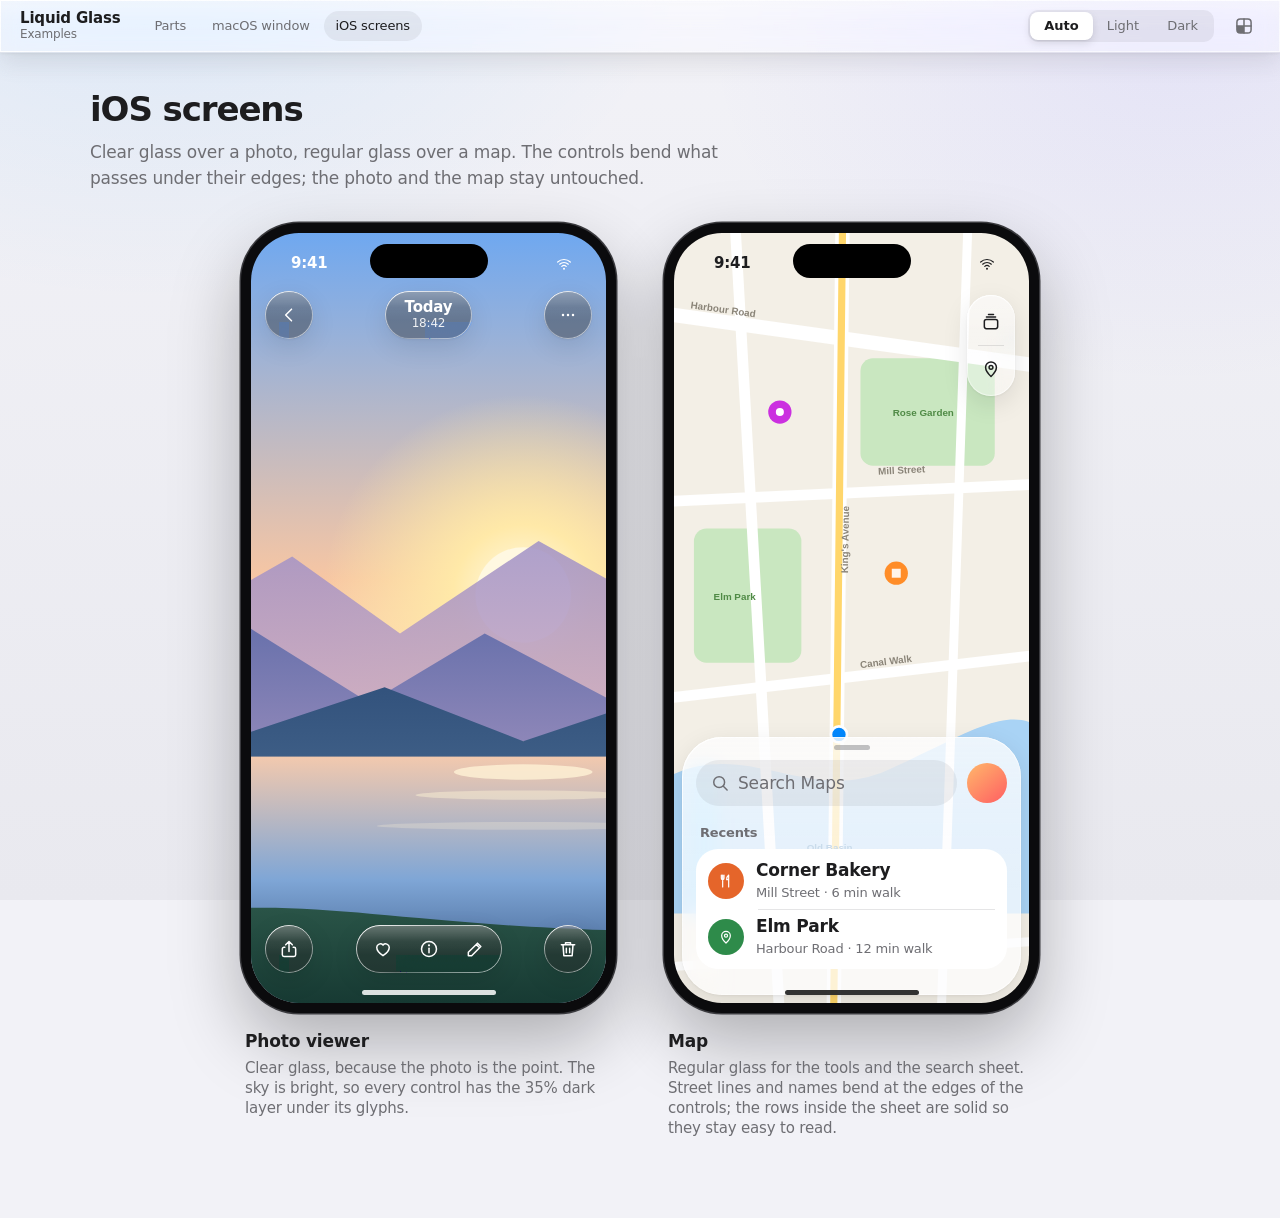
==== examples/ios-screens.html @ af2f7a62 "Liquid Glass skill: rules, refraction, platform routes, examples Co-Authored-By: Claude Opus 5.5 <no" ====
<!doctype html>
<html lang="en">
<head>
<meta charset="utf-8">
<meta name="viewport" content="width=device-width, initial-scale=1">
<title>iOS Glass Screens</title>
<meta name="description" content="Two iOS 26 style screens in HTML and CSS: clear glass controls over a photo, and regular glass controls and a sheet over a map. Built with the apple-liquid-glass skill.">
<link rel="stylesheet" href="../assets/tokens.css">
<link rel="stylesheet" href="assets/examples.css">
<script src="../assets/refraction.js" defer></script>
<style>
  .page { max-width: 1100px; margin: 0 auto; padding: 36px 24px 80px; }
  .intro { max-width: 640px; margin-bottom: 32px; }
  .intro h1 { margin: 0 0 10px; font-size: var(--t-large-title); line-height: var(--lh-large-title); font-weight: 700; letter-spacing: var(--tr-display); }
  .intro p { margin: 0; font-size: var(--t-body); line-height: 1.5; color: var(--label-2); }
  .phones { display: flex; flex-wrap: wrap; justify-content: center; gap: 48px; }
  figure { margin: 0; width: 375px; max-width: 100%; }
  figcaption { padding: 16px 4px 0; }
  figcaption h2 { margin: 0 0 4px; font-size: var(--t-headline); font-weight: 600; }
  figcaption p { margin: 0; font-size: var(--t-subhead); line-height: var(--lh-subhead); color: var(--label-2); }

  /* --- device frame ------------------------------------------------------- */
  .phone {
    height: 790px;
    padding: 10px;
    box-sizing: border-box;
    border-radius: 58px;
    background: #0B0B0D;
    box-shadow: 0 0 0 1.5px #3A3A3E, 0 30px 70px rgba(0, 0, 0, 0.28);
  }
  .screen { position: relative; height: 100%; overflow: hidden; isolation: isolate; border-radius: 48px; background: #000; }
  .island { position: absolute; top: 11px; left: 50%; z-index: 9; width: 118px; height: 34px; margin-left: -59px; border-radius: 20px; background: #000; }
  .status {
    position: absolute; top: 0; left: 0; right: 0; z-index: 8;
    display: flex; justify-content: space-between; align-items: center;
    height: 54px; padding: 4px 34px 0 40px;
    font-size: var(--t-subhead); font-weight: 600;
  }
  .status .icons { display: flex; gap: 6px; }
  .on-photo { color: #fff; }

  /* --- shared glass controls -------------------------------------------- */
  .gbtn {
    display: grid; place-items: center;
    width: 48px; height: 48px; padding: 0;
    border: 0; border-radius: var(--r-pill);
    color: var(--label);
    cursor: pointer;
    transition: transform var(--dur-fast) var(--ease-out);
  }
  .gbtn:active, .cap button:active { transform: scale(0.9); }
  .cap { display: flex; align-items: center; height: 48px; padding: 0 4px; border-radius: var(--r-pill); }
  .cap button {
    display: grid; place-items: center;
    width: 46px; height: 46px; padding: 0;
    border: 0; border-radius: var(--r-pill);
    background: none; color: inherit; cursor: pointer;
  }
  .glass-clear { color: #fff; }

  /* --- 1. Photo viewer: clear glass over media --------------------------- */
  .photo { position: absolute; inset: 0; width: 100%; height: 100%; object-fit: cover; object-position: 62% center; }
  .top-row, .bottom-row {
    position: absolute; left: 14px; right: 14px; z-index: 5;
    display: flex; justify-content: space-between; align-items: center;
  }
  .top-row { top: 58px; }
  .bottom-row { bottom: 30px; }
  .title-cap { flex-direction: column; justify-content: center; padding: 0 20px; line-height: 1.15; }
  .title-cap strong { font-size: var(--t-subhead); font-weight: 600; }
  .title-cap span { font-size: var(--t-caption-1); opacity: 0.9; }
  .home-bar { position: absolute; bottom: 8px; left: 50%; z-index: 9; width: 134px; height: 5px; margin-left: -67px; border-radius: 3px; background: rgba(255, 255, 255, 0.85); }
  .home-bar.dark { background: rgba(0, 0, 0, 0.8); }

  /* --- 2. Map: regular glass controls and a sheet ------------------------ */
  .map { position: absolute; inset: 0; background: #F3EFE6 url('assets/map.svg') center / cover; }
  .on-map { color: #1D1D1F; }
  .map-tools { position: absolute; top: 62px; right: 14px; z-index: 5; display: flex; flex-direction: column; padding: 4px 0; border-radius: 26px; }
  .map-tools button { display: grid; place-items: center; width: 48px; height: 46px; border: 0; background: none; color: var(--label); cursor: pointer; }
  .map-tools button:active { transform: scale(0.9); }
  .map-tools hr { width: 26px; margin: 0 auto; border: 0; border-top: 0.5px solid var(--separator); }
  .sheet {
    position: absolute; left: 8px; right: 8px; bottom: 8px; z-index: 5;
    padding: 8px 14px 26px;
    border-radius: 40px;
  }
  .grabber { width: 36px; height: 5px; margin: 0 auto 10px; border-radius: 3px; background: var(--label-3); opacity: 0.55; }
  .search-row { display: flex; gap: 10px; align-items: center; }
  .search {
    flex: 1; display: flex; align-items: center; gap: 8px;
    height: 46px; padding: 0 14px; border-radius: var(--r-pill);
    background: var(--fill); color: var(--label-2);
    font-size: var(--t-body);
  }
  .avatar { width: 40px; height: 40px; flex: none; border-radius: 50%; background: linear-gradient(140deg, #FFB86B, #FF5E62); }
  .sheet h3 { margin: 18px 4px 6px; font-size: var(--t-footnote); font-weight: 600; color: var(--label-2); }
  .places { margin: 0; padding: 4px 12px; border-radius: 22px; background: var(--surface); list-style: none; }
  .places li { position: relative; display: flex; align-items: center; gap: 12px; min-height: 56px; }
  .places li + li::before { content: ''; position: absolute; top: 0; left: 50px; right: 0; height: 0.5px; background: var(--separator); }
  .places .dot { display: grid; place-items: center; width: 36px; height: 36px; flex: none; border-radius: 50%; color: #fff; }
  .places strong { display: block; font-size: var(--t-body); font-weight: 600; }
  .places span { font-size: var(--t-footnote); color: var(--label-2); }
</style>
</head>
<body>
<script src="assets/examples.js"></script>

<header class="toolbar page-bar glass" data-refract>
  <div class="brand"><strong>Liquid Glass</strong><span>Examples</span></div>
  <nav aria-label="Examples">
    <a href="glass-components.html">Parts</a>
    <a href="mac-app-window.html">macOS window</a>
    <a href="ios-screens.html" aria-current="page">iOS screens</a>
  </nav>
  <div class="spacer"></div>
  <div class="segmented" role="tablist" aria-label="Appearance" data-select-group="selected">
    <button role="tab" data-set-theme="auto" aria-selected="true">Auto</button>
    <button role="tab" data-set-theme="light" aria-selected="false">Light</button>
    <button role="tab" data-set-theme="dark" aria-selected="false">Dark</button>
  </div>
  <button class="icon-btn" data-toggle-rt aria-pressed="false" title="Preview Reduce Transparency" aria-label="Preview Reduce Transparency">
    <svg class="i"><use href="#i-transparency"/></svg>
  </button>
</header>
<div class="scroll-edge"></div>

<main class="page">
  <section class="intro">
    <h1>iOS screens</h1>
    <p>Clear glass over a photo, regular glass over a map. The controls bend what passes under their edges;
      the photo and the map stay untouched.</p>
  </section>

  <div class="phones">
    <figure>
      <div class="phone">
        <div class="screen">
          <img class="photo" src="assets/landscape.svg" alt="Sunset over a mountain lake">
          <div class="island"></div>
          <div class="status on-photo"><span class="tnum">9:41</span><span class="icons"><svg class="i i--sm"><use href="#i-wifi"/></svg></span></div>
          <div class="top-row">
            <button class="gbtn glass glass-clear glass-dim" data-refract aria-label="Back"><svg class="i"><use href="#i-chevron-left"/></svg></button>
            <div class="cap title-cap glass glass-clear glass-dim" data-refract><strong>Today</strong><span class="tnum">18:42</span></div>
            <button class="gbtn glass glass-clear glass-dim" data-refract aria-label="More"><svg class="i"><use href="#i-ellipsis"/></svg></button>
          </div>
          <div class="bottom-row">
            <button class="gbtn glass glass-clear glass-dim" data-refract aria-label="Share"><svg class="i"><use href="#i-share"/></svg></button>
            <div class="cap glass glass-clear glass-dim" data-refract role="group" aria-label="Photo actions">
              <button aria-label="Favorite" data-toggle aria-pressed="false"><svg class="i"><use href="#i-heart"/></svg></button>
              <button aria-label="Info"><svg class="i"><use href="#i-info"/></svg></button>
              <button aria-label="Edit"><svg class="i"><use href="#i-pencil"/></svg></button>
            </div>
            <button class="gbtn glass glass-clear glass-dim" data-refract aria-label="Delete"><svg class="i"><use href="#i-trash"/></svg></button>
          </div>
          <div class="home-bar"></div>
        </div>
      </div>
      <figcaption>
        <h2>Photo viewer</h2>
        <p>Clear glass, because the photo is the point. The sky is bright, so every control has the 35% dark
          layer under its glyphs.</p>
      </figcaption>
    </figure>

    <figure>
      <div class="phone">
        <div class="screen">
          <div class="map" role="img" aria-label="Street map"></div>
          <div class="island"></div>
          <div class="status on-map"><span class="tnum">9:41</span><span class="icons"><svg class="i i--sm"><use href="#i-wifi"/></svg></span></div>
          <div class="map-tools glass" data-refract role="group" aria-label="Map tools">
            <button aria-label="Map style"><svg class="i"><use href="#i-stack"/></svg></button>
            <hr>
            <button aria-label="Show my location"><svg class="i"><use href="#i-pin"/></svg></button>
          </div>
          <div class="sheet glass glass-text" data-refract role="dialog" aria-label="Search">
            <div class="grabber" aria-hidden="true"></div>
            <div class="search-row">
              <div class="search"><svg class="i"><use href="#i-search"/></svg>Search Maps</div>
              <div class="avatar" aria-hidden="true"></div>
            </div>
            <h3>Recents</h3>
            <ul class="places">
              <li><span class="dot" style="background:#E5652A"><svg class="i i--sm"><use href="#i-fork"/></svg></span><div><strong>Corner Bakery</strong><span>Mill Street · 6 min walk</span></div></li>
              <li><span class="dot" style="background:#2E8B4A"><svg class="i i--sm"><use href="#i-pin"/></svg></span><div><strong>Elm Park</strong><span>Harbour Road · 12 min walk</span></div></li>
            </ul>
          </div>
          <div class="home-bar dark"></div>
        </div>
      </div>
      <figcaption>
        <h2>Map</h2>
        <p>Regular glass for the tools and the search sheet. Street lines and names bend at the edges of the
          controls; the rows inside the sheet are solid so they stay easy to read.</p>
      </figcaption>
    </figure>
  </div>
</main>
</body>
</html>
---- assets/tokens.css ----
/* ============================================================================
   Apple Liquid Glass — token layer and primitives for the web
   ----------------------------------------------------------------------------
   Drop this in, then build components from the tokens. It encodes the rules in
   SKILL.md so you don't re-derive them: the grouped-background inversion (grey
   page, white cards), hairline separators, the glass primitive with its
   refraction rim, the scroll edge effect, and the three accessibility
   fallbacks.

   Theme hooks: the bare :root block is the complete light palette. Dark is
   redefined three ways so it works whichever convention the project uses —
   prefers-color-scheme, a [data-theme="dark"] attribute, or a .dark class.
   Only tokens are redefined; never style a component inside a theme block.
   ========================================================================== */

:root {
  /* --- ground and surfaces -------------------------------------------------
     Grouped backgrounds: the page is grey, cards are white. Inverting the web
     default is a large part of why Apple layouts read as Apple. */
  --ground:        #F2F2F7;   /* systemGray6 light — grouped background */
  --ground-2:      #E9E9EF;   /* slightly deeper, for a gradient ground */
  --surface:       #FFFFFF;   /* secondary grouped — cards */
  --surface-2:     #F6F6F8;   /* tertiary — nested inside a card */

  /* --- labels: Apple's four levels ---------------------------------------- */
  --label:         #1D1D1F;
  --label-2:       #6E6E73;
  --label-3:       #8E8E93;   /* systemGray */
  --label-4:       #B0B0B6;   /* quaternary — avoid on thin materials */

  /* --- hairlines and fills ------------------------------------------------
     Separators are 0.5px at low alpha, never 1px solid grey. */
  --separator:     rgba(60, 60, 67, 0.13);
  --fill:          rgba(120, 120, 128, 0.12);   /* control tracks */
  --fill-2:        rgba(120, 120, 128, 0.08);   /* hover */

  /* --- tint ----------------------------------------------------------------
     One brand tint. Colour is rationed: one emphasised element per bar. */
  --tint:          #0088FF;   /* replace with the brand colour. White on #0088FF is
                                ~3.5:1: enough for bold or 18pt+ text (3:1), not
                                for small regular/semibold text (4.5:1). */
  --tint-hover:    #006FD6;
  --tint-soft:     rgba(0, 136, 255, 0.12);
  --on-tint:       #FFFFFF;

  /* --- iOS system colours, for categorical meaning only ------------------- */
  --sys-red:       #FF383C;
  --sys-orange:    #FF8D28;
  --sys-yellow:    #FFCC00;
  --sys-green:     #34C759;
  --sys-teal:      #00C3D0;
  --sys-blue:      #0088FF;
  --sys-indigo:    #6155F5;
  --sys-purple:    #CB30E0;
  --sys-pink:      #FF2D55;

  /* --- Liquid Glass, regular variant --------------------------------------
     Close to opaque. If a picture reads through it, it is not "regular". */
  --glass:         rgba(252, 252, 254, 0.72);
  --glass-thick:   rgba(252, 252, 254, 0.92);   /* reduced-transparency swap */
  --glass-rim:     rgba(255, 255, 255, 0.85);   /* the refraction highlight */
  --glass-rim-2:   rgba(255, 255, 255, 0.35);
  --glass-edge:    rgba(0, 0, 0, 0.06);
  --glass-shadow:  0 8px 26px rgba(0, 0, 0, 0.10), 0 1px 3px rgba(0, 0, 0, 0.06);
  --glass-blur:    saturate(180%) blur(28px);
  --glass-sheen:   0.30;
  /* Rim light: brightest on the upper-left, as light catching a bevel. */
  --rim-1:         rgba(255, 255, 255, 0.90);
  --rim-2:         rgba(255, 255, 255, 0.16);
  --rim-3:         rgba(255, 255, 255, 0.55);
  /* Tint used while refraction.js bends the backdrop. Lower than --glass so
     the bent picture shows; the blur inside the filter keeps text legible. */
  --glass-refract: rgba(252, 252, 254, 0.42);

  /* --- content-layer elevation: shadows, never glass ---------------------- */
  --card-shadow:   0 1px 2px rgba(0, 0, 0, 0.05), 0 6px 20px rgba(0, 0, 0, 0.045);
  --card-shadow-h: 0 2px 4px rgba(0, 0, 0, 0.06), 0 14px 34px rgba(0, 0, 0, 0.085);

  /* --- radii ---------------------------------------------------------------
     Nest these so the visual gap between an inner and outer edge stays even.
     Apple ships ConcentricRectangle for this but publishes no formula — the
     even-gap convention below is a derived one, not an Apple specification. */
  --r-panel: 22px;
  --r-card:  18px;
  --r-row:   12px;
  --r-ctrl:  10px;
  --r-pill:  999px;

  /* --- type ---------------------------------------------------------------- */
  --font: -apple-system, BlinkMacSystemFont, 'SF Pro Text', 'SF Pro Display',
          'Inter', 'Segoe UI Variable Text', 'Segoe UI', system-ui, sans-serif;
  --font-mono: ui-monospace, 'SF Mono', SFMono-Regular, Menlo, monospace;

  /* iOS text-style ladder */
  --t-large-title: 34px;  --lh-large-title: 41px;
  --t-title-1:     28px;  --lh-title-1:     34px;
  --t-title-2:     22px;  --lh-title-2:     28px;
  --t-title-3:     20px;  --lh-title-3:     25px;
  --t-headline:    17px;  --lh-headline:    22px;
  --t-body:        17px;  --lh-body:        22px;
  --t-callout:     16px;  --lh-callout:     21px;
  --t-subhead:     15px;  --lh-subhead:     20px;
  --t-footnote:    13px;  --lh-footnote:    18px;
  --t-caption-1:   12px;  --lh-caption-1:   16px;
  --t-caption-2:   11px;  --lh-caption-2:   13px;

  /* web tracking convention (see typography.md §8). Apple's own SF Pro table is
     positive above ~24pt; these negative values suit web/Inter headings and are
     a design choice, not Apple's numbers. */
  --tr-display: -0.032em;
  --tr-title:   -0.022em;
  --tr-body:    -0.012em;
  --tr-caption:  0em;

  /* --- motion --------------------------------------------------------------
     Apple names no curve in the HIG. These are sound defaults, not a spec. */
  --ease-out:    cubic-bezier(0.22, 1, 0.36, 1);
  --ease-spring: cubic-bezier(0.32, 0.72, 0, 1);
  --dur-fast:    120ms;
  --dur-normal:  200ms;
  --dur-slow:    320ms;

  --toolbar-h: 52px;
}

/* --- dark: base and elevated, not an inversion ----------------------------
   Base is near-black and recedes; elevated is lighter and comes forward.
   Painting everything pure black is the classic dark-mode mistake. */
@media (prefers-color-scheme: dark) {
  :root:not([data-theme='light']):not(.light) {
    --ground:        #131316;   /* base */
    --ground-2:      #0B0B0D;
    --surface:       #1D1D20;   /* elevated */
    --surface-2:     #26262A;

    --label:         #F5F5F7;
    --label-2:       #9B9BA1;
    --label-3:       #79797F;
    --label-4:       #5A5A60;

    --separator:     rgba(255, 255, 255, 0.11);
    --fill:          rgba(120, 120, 128, 0.24);
    --fill-2:        rgba(120, 120, 128, 0.16);

    --tint:          #4DA3FF;
    --tint-hover:    #7CBBFF;
    --tint-soft:     rgba(77, 163, 255, 0.16);
    --on-tint:       #06213F;

    --sys-red:       #FF4245;
    --sys-orange:    #FF9230;
    --sys-yellow:    #FFD600;
    --sys-green:     #30D158;
    --sys-teal:      #00D2E0;
    --sys-blue:      #0091FF;
    --sys-indigo:    #6D7CFF;
    --sys-purple:    #DB34F2;
    --sys-pink:      #FF375F;

    --glass:         rgba(38, 38, 43, 0.72);
    --glass-thick:   rgba(32, 32, 36, 0.94);
    --glass-rim:     rgba(255, 255, 255, 0.22);
    --glass-rim-2:   rgba(255, 255, 255, 0.08);
    --glass-edge:    rgba(0, 0, 0, 0.5);
    --glass-shadow:  0 10px 34px rgba(0, 0, 0, 0.55), 0 1px 3px rgba(0, 0, 0, 0.4);
    --glass-sheen:   0.15;
    --rim-1:         rgba(255, 255, 255, 0.42);
    --rim-2:         rgba(255, 255, 255, 0.06);
    --rim-3:         rgba(255, 255, 255, 0.20);
    --glass-refract: rgba(30, 30, 34, 0.48);

    --card-shadow:   0 1px 2px rgba(0, 0, 0, 0.4), 0 6px 20px rgba(0, 0, 0, 0.3);
    --card-shadow-h: 0 2px 4px rgba(0, 0, 0, 0.45), 0 14px 34px rgba(0, 0, 0, 0.4);
  }
}

/* Explicit dark, whichever hook the project uses. Keep in sync with the block
   above — same tokens, same values. */
:root[data-theme='dark'],
:root.dark {
  --ground: #131316;  --ground-2: #0B0B0D;
  --surface: #1D1D20; --surface-2: #26262A;
  --label: #F5F5F7;   --label-2: #9B9BA1;
  --label-3: #79797F; --label-4: #5A5A60;
  --separator: rgba(255, 255, 255, 0.11);
  --fill: rgba(120, 120, 128, 0.24);
  --fill-2: rgba(120, 120, 128, 0.16);
  --tint: #4DA3FF;    --tint-hover: #7CBBFF;
  --tint-soft: rgba(77, 163, 255, 0.16);
  --on-tint: #06213F;
  --sys-red: #FF4245;     --sys-orange: #FF9230;
  --sys-yellow: #FFD600;  --sys-green: #30D158;
  --sys-teal: #00D2E0;    --sys-blue: #0091FF;
  --sys-indigo: #6D7CFF;  --sys-purple: #DB34F2;
  --sys-pink: #FF375F;
  --glass: rgba(38, 38, 43, 0.72);
  --glass-thick: rgba(32, 32, 36, 0.94);
  --glass-rim: rgba(255, 255, 255, 0.22);
  --glass-rim-2: rgba(255, 255, 255, 0.08);
  --glass-edge: rgba(0, 0, 0, 0.5);
  --glass-shadow: 0 10px 34px rgba(0, 0, 0, 0.55), 0 1px 3px rgba(0, 0, 0, 0.4);
  --glass-sheen: 0.15;
  --rim-1: rgba(255, 255, 255, 0.42);
  --rim-2: rgba(255, 255, 255, 0.06);
  --rim-3: rgba(255, 255, 255, 0.20);
  --glass-refract: rgba(30, 30, 34, 0.48);
  --card-shadow: 0 1px 2px rgba(0, 0, 0, 0.4), 0 6px 20px rgba(0, 0, 0, 0.3);
  --card-shadow-h: 0 2px 4px rgba(0, 0, 0, 0.45), 0 14px 34px rgba(0, 0, 0, 0.4);
}

/* ============================================================================
   Base
   ========================================================================== */

body {
  margin: 0;
  background: var(--ground);
  color: var(--label);
  font-family: var(--font);
  font-size: var(--t-subhead);
  line-height: 1.45;
  letter-spacing: var(--tr-body);
  -webkit-font-smoothing: antialiased;
}

/* Glass over a flat colour renders as flat colour. Give the material something
   to refract. Tune the hues to the brand; keep the alphas this low. */
body::before {
  content: '';
  position: fixed;
  inset: 0;
  z-index: -1;
  pointer-events: none;
  background:
    radial-gradient(900px 620px at 12% -8%, rgba(0, 136, 255, 0.10), transparent 60%),
    radial-gradient(760px 560px at 92% 4%, rgba(97, 85, 245, 0.09), transparent 62%),
    linear-gradient(180deg, var(--ground) 0%, var(--ground-2) 100%);
}

:focus-visible {
  outline: 2.5px solid var(--tint);
  outline-offset: 2px;
  border-radius: 6px;
}

/* ============================================================================
   Liquid Glass — functional layer only. Never on a content card.
   ========================================================================== */

.glass {
  position: relative;
  isolation: isolate;   /* keeps the ::after sheen below the children */
  background: var(--glass);
  -webkit-backdrop-filter: var(--glass-blur);
  backdrop-filter: var(--glass-blur);
  box-shadow:
    inset 0 0.5px 0 var(--glass-rim),
    inset 0 0 0 0.5px var(--glass-rim-2),
    var(--glass-shadow);
}

/* Opaque fallback for browsers with no backdrop-filter support at all (not the
   same as the prefers-reduced-transparency block below, which handles a user
   setting on a browser that DOES support it). Without this rule those browsers
   render the glass tint as flat, too-transparent color with no blur. */
@supports not ((backdrop-filter: blur(1px)) or (-webkit-backdrop-filter: blur(1px))) {
  .glass,
  .glass-clear {
    background: var(--glass-thick);
  }
}

/* The specular sheen. Without it the surface reads as plain transparency —
   this is the single detail that separates Liquid Glass from glassmorphism. */
.glass::after {
  content: '';
  position: absolute;
  inset: 0;
  z-index: -1;          /* above the glass fill, below the labels */
  border-radius: inherit;
  pointer-events: none;
  background: linear-gradient(
    180deg,
    rgba(255, 255, 255, var(--glass-sheen)) 0%,
    rgba(255, 255, 255, calc(var(--glass-sheen) * 0.2)) 34%,
    transparent 62%
  );
}

/* The rim: a thin gradient edge, brightest on the upper-left, fainter along
   the middle, picking up again lower-right. A uniform 1px white border reads
   as a sticker; the uneven rim reads as a thick bevel catching light. */
.glass::before,
.glass-clear::before {
  content: '';
  position: absolute;
  inset: 0;
  z-index: 1;           /* above the sheen, never blocks clicks */
  border-radius: inherit;
  padding: 1px;
  pointer-events: none;
  background: linear-gradient(135deg, var(--rim-1) 0%, var(--rim-2) 45%, var(--rim-3) 100%);
  -webkit-mask: linear-gradient(#000 0 0) content-box, linear-gradient(#000 0 0);
  -webkit-mask-composite: xor;
  mask: linear-gradient(#000 0 0) content-box exclude, linear-gradient(#000 0 0);
}

/* While refraction.js is bending the backdrop (Chromium only), lower the tint
   so the bent picture shows through. Elsewhere the normal tint stays. */
.glass.is-refracting { background-color: var(--glass-refract); }
/* Text-heavy glass (menus, popovers, sheets, sidebars) keeps the full tint even
   while bending: the bend still shows at the rim, and the words stay legible. */
.glass.glass-text.is-refracting { background-color: var(--glass); }
.glass-clear.is-refracting { background-color: rgba(255, 255, 255, 0.10); }

/* Clear variant: only over photos or video. Pair with .glass-dim when the
   media behind it is bright — Apple specifies 35%. */
.glass-clear {
  position: relative;
  isolation: isolate;
  background-color: rgba(255, 255, 255, 0.18);
  -webkit-backdrop-filter: saturate(160%) blur(14px);
  backdrop-filter: saturate(160%) blur(14px);
}

.glass-dim {
  /* a layer over the glass colour and under the labels; ::before stays free
     for the rim */
  background-image: linear-gradient(rgba(0, 0, 0, 0.35), rgba(0, 0, 0, 0.35));
}

/* Content dissolves as it passes beneath a bar, instead of colliding with it.
   Place immediately after the sticky bar. */
.scroll-edge {
  position: sticky;
  top: var(--toolbar-h);
  z-index: 55;
  height: 24px;
  margin-bottom: -24px;
  pointer-events: none;
  -webkit-backdrop-filter: blur(6px);
  backdrop-filter: blur(6px);
  -webkit-mask-image: linear-gradient(to bottom, #000, transparent);
  mask-image: linear-gradient(to bottom, #000, transparent);
}

/* Background extension: the content's own image, flipped and blurred, carried
   under the sidebar so the glass has something of the content to refract.
   Put this inside the sidebar, behind its children. */
.bg-extend {
  position: absolute;
  inset: 0;
  z-index: -1;
  overflow: hidden;
}

.bg-extend img {
  width: 100%;
  height: 100%;
  object-fit: cover;
  transform: scaleX(-1);
  filter: blur(40px) saturate(140%);
  opacity: 0.5;
}

/* ============================================================================
   Components
   ========================================================================== */

/* Toolbar: one uniform bar, monochromatic, hairline bottom edge. */
.toolbar {
  position: sticky;
  top: 0;
  z-index: 60;
  display: flex;
  align-items: center;
  gap: 12px;
  height: var(--toolbar-h);
  padding: 0 16px;
  border-bottom: 0.5px solid var(--glass-edge);
}

/* Icon action: a circular chip that fills on hover. */
.icon-btn {
  display: grid;
  place-items: center;
  width: 32px;
  height: 32px;
  border: 0;
  border-radius: var(--r-pill);
  background: none;
  color: var(--label-2);
  cursor: pointer;
  transition: background var(--dur-normal) var(--ease-out),
              color var(--dur-normal) var(--ease-out),
              transform var(--dur-fast) var(--ease-out);
}
.icon-btn:hover  { background: var(--fill); color: var(--label); }
.icon-btn:active { transform: scale(0.92); }   /* every control needs a press state */

/* Segmented control: filled track, raised opaque thumb. Five to seven max. */
.segmented {
  display: flex;
  padding: 2px;
  border-radius: var(--r-ctrl);
  background: var(--fill);
}
.segmented button {
  padding: 5px 14px;
  border: 0;
  border-radius: calc(var(--r-ctrl) - 2px);
  background: none;
  font: inherit;
  font-size: var(--t-footnote);
  font-weight: 500;
  color: var(--label-2);
  cursor: pointer;
  transition: color var(--dur-normal) var(--ease-out),
              background var(--dur-normal) var(--ease-spring);
}
.segmented button[aria-selected='true'] {
  background: var(--surface);
  color: var(--label);
  font-weight: 600;
  box-shadow: 0 3px 8px rgba(0, 0, 0, 0.12), 0 1px 1px rgba(0, 0, 0, 0.05);
}

/* Inset grouped list: rounded container, rows inside, separators inset past
   the leading thumbnail. */
.list-group {
  padding: 4px;
  border-radius: var(--r-card);
  background: var(--surface);
  box-shadow: var(--card-shadow);
}
.list-row {
  position: relative;
  display: flex;
  align-items: center;
  gap: 14px;
  padding: 12px;
  border-radius: var(--r-row);
  transition: background var(--dur-fast) var(--ease-out);
}
.list-row:hover { background: var(--fill-2); }
.list-row + .list-row::before {
  content: '';
  position: absolute;
  top: 0;
  left: 86px;              /* past the 60px thumbnail + gap */
  right: 12px;
  height: 0.5px;
  background: var(--separator);
}
.list-row:hover::before,
.list-row:hover + .list-row::before { background: transparent; }

/* Sidebar row: rounded selection fill, icon + label, no chevron. */
.side-row {
  display: flex;
  align-items: center;
  gap: 10px;
  padding: 7px 10px;
  border-radius: 9px;
  font-size: var(--t-footnote);
  color: var(--label);
  transition: background var(--dur-fast) var(--ease-out);
}
.side-row:hover { background: var(--fill-2); }
.side-row[aria-current] {
  background: var(--tint);
  color: var(--on-tint);
  font-weight: 600;
}
.side-row svg { color: var(--tint); flex: none; }
.side-row[aria-current] svg { color: currentColor; }

/* Section header: sentence case, weight and colour — not uppercase tracking. */
.section-title {
  padding: 0 10px 6px;
  font-size: var(--t-footnote);
  font-weight: 600;
  color: var(--label-2);   /* label-3 is ~2.9:1 on the ground: below 4.5:1 */
  letter-spacing: 0;
}

/* Category chip: colour plus a label, never colour alone. */
.chip {
  display: inline-flex;
  align-items: center;
  gap: 5px;
  padding: 3px 10px;
  border-radius: var(--r-pill);
  font-size: var(--t-caption-2);
  font-weight: 600;
}

/* Numbers that stack should align. */
.tnum { font-variant-numeric: tabular-nums; }

/* ============================================================================
   Accessibility fallbacks — part of the language, not an extra
   ========================================================================== */

@media (prefers-reduced-transparency: reduce) {
  .glass,
  .glass-clear {
    background: var(--glass-thick);
    -webkit-backdrop-filter: none;
    backdrop-filter: none;
  }
  .glass::after { display: none; }
  .scroll-edge  { display: none; }
  .glass.is-refracting { background: var(--glass-thick); }
}

@media (prefers-reduced-motion: reduce) {
  *,
  *::before,
  *::after {
    animation-duration: 0.001ms !important;
    animation-iteration-count: 1 !important;
    transition-duration: 0.001ms !important;
    scroll-behavior: auto !important;
  }
}
---- examples/assets/examples.css ----
/* ============================================================================
   Shared helpers for the example pages. Everything Apple-specific comes from
   ../../assets/tokens.css; this file only adds demo scenery, the icon helper,
   and the in-page "preview" switches (theme, reduced transparency).
   ========================================================================== */

/* --- example tint ----------------------------------------------------------
   White on the token default #0088FF is ~3.5:1, too low for small text on a
   filled button. The examples use Apple's increased-contrast blue for light
   mode instead (white on #1E6EF4 clears 4.5:1). Dark mode keeps the token value
   because its on-tint is dark navy. */
:root {
  --tint:       #1E6EF4;
  --tint-hover: #1A5FD3;
  --tint-soft:  rgba(30, 110, 244, 0.12);
}
@media (prefers-color-scheme: dark) {
  :root:not([data-theme='light']):not(.light) {
    --tint: #4DA3FF; --tint-hover: #7CBBFF; --tint-soft: rgba(77, 163, 255, 0.16);
  }
}
:root[data-theme='dark'] {
  --tint: #4DA3FF; --tint-hover: #7CBBFF; --tint-soft: rgba(77, 163, 255, 0.16);
}

/* --- glass that adapts to what is behind it --------------------------------
   Apple: small glass elements turn dark over dark content and light over light
   content. On the web that is a token swap on the scene, not a filter. */
[data-tone='dark'] {
  --glass:        rgba(38, 38, 43, 0.62);
  --glass-thick:  rgba(32, 32, 36, 0.94);
  --glass-rim:    rgba(255, 255, 255, 0.24);
  --glass-rim-2:  rgba(255, 255, 255, 0.09);
  --glass-edge:   rgba(0, 0, 0, 0.45);
  --glass-shadow: 0 10px 34px rgba(0, 0, 0, 0.45), 0 1px 3px rgba(0, 0, 0, 0.35);
  --glass-sheen:  0.15;
  --glass-refract: rgba(30, 30, 34, 0.42);
  --rim-1:        rgba(255, 255, 255, 0.45);
  --rim-2:        rgba(255, 255, 255, 0.07);
  --rim-3:        rgba(255, 255, 255, 0.22);
  --label:        #F5F5F7;
  --label-2:      #AEAEB4;
  --fill:         rgba(120, 120, 128, 0.32);
  --fill-2:       rgba(120, 120, 128, 0.2);
  --separator:    rgba(255, 255, 255, 0.12);
  --surface:      #2C2C30;
  color: var(--label);
}

/* --- icons (SF Symbols are not licensed for the web; these are stand-ins) --- */
.i {
  width: 20px;
  height: 20px;
  flex: none;
  fill: none;
  stroke: currentColor;
  stroke-width: 1.8;
  stroke-linecap: round;
  stroke-linejoin: round;
}
.i--sm { width: 16px; height: 16px; }
.i--lg { width: 24px; height: 24px; }
.i--fill { fill: currentColor; stroke: none; }

/* --- scenery: the content layer the glass refracts -------------------------- */
.scene {
  position: relative;
  isolation: isolate;
  overflow: hidden;
  border-radius: var(--r-panel);
  background-color: #8FA7D8;
  background-position: center;
  background-size: cover;
}
.scene--landscape { background-image: url('landscape.svg'); }
.scene--citrus {
  background-image:
    radial-gradient(60% 80% at 15% 20%, #FFD84D 0%, transparent 60%),
    radial-gradient(55% 70% at 85% 25%, #FF7A59 0%, transparent 62%),
    radial-gradient(70% 80% at 60% 100%, #FF4F8B 0%, transparent 65%),
    linear-gradient(135deg, #FFB347, #FF6F61);
}
.scene--ocean {
  background-image:
    radial-gradient(60% 70% at 10% 10%, #7FE0E8 0%, transparent 60%),
    radial-gradient(60% 70% at 90% 30%, #4E7CF5 0%, transparent 60%),
    radial-gradient(70% 80% at 40% 100%, #2BC4A9 0%, transparent 65%),
    linear-gradient(160deg, #5BB8F0, #2D5FD6);
}
.scene--aurora {
  background-color: #0B1230;
  background-image:
    radial-gradient(50% 60% at 20% 25%, rgba(72, 230, 170, 0.75) 0%, transparent 62%),
    radial-gradient(45% 55% at 75% 20%, rgba(140, 90, 255, 0.8) 0%, transparent 62%),
    radial-gradient(60% 60% at 60% 95%, rgba(255, 80, 160, 0.55) 0%, transparent 65%),
    linear-gradient(180deg, #0B1230, #151A45);
}

/* --- in-page "Reduce Transparency" preview ---------------------------------
   Mirrors the token file's @media (prefers-reduced-transparency) block so the
   fallback can be seen without changing OS settings. */
:root[data-rt] .glass,
:root[data-rt] .glass-clear {
  background: var(--glass-thick);
  -webkit-backdrop-filter: none;
  backdrop-filter: none;
}
:root[data-rt] .glass.is-refracting { background: var(--glass-thick); }
:root[data-rt] .glass::after,
:root[data-rt] .scroll-edge { display: none; }

/* --- in-page "no backdrop-filter support" preview ---------------------------
   Mirrors the token file's @supports not (...) block. */
:root[data-nobf] .glass,
:root[data-nobf] .glass-clear {
  background: var(--glass-thick);
  -webkit-backdrop-filter: none;
  backdrop-filter: none;
}

.visually-hidden {
  position: absolute !important;
  width: 1px; height: 1px;
  overflow: hidden;
  clip: rect(0 0 0 0);
  white-space: nowrap;
}

/* --- the examples' own page bar (shared by every page) ------------------- */
.page-bar { gap: 14px; padding: 0 20px; }
.brand { display: flex; flex-direction: column; line-height: 1.15; min-width: 0; }
.brand strong { font-size: var(--t-subhead); font-weight: 600; }
.brand span { font-size: var(--t-caption-1); color: var(--label-2); }
.page-bar nav { display: flex; gap: 2px; margin-left: 8px; }
.page-bar nav a {
  padding: 6px 12px;
  border-radius: var(--r-pill);
  font-size: var(--t-footnote);
  font-weight: 500;
  color: var(--label-2);
  text-decoration: none;
  transition: background var(--dur-normal) var(--ease-out), color var(--dur-normal) var(--ease-out);
}
.page-bar nav a:hover { background: var(--fill); color: var(--label); }
.page-bar nav a[aria-current] { color: var(--label); background: var(--fill); }
.page-bar nav a:active { transform: scale(0.96); }
.spacer { flex: 1; }
/* 32px visible button, 44px hit area */
.icon-btn { position: relative; }
.icon-btn::before { content: ''; position: absolute; inset: -6px; }
.icon-btn[aria-pressed='true'] { background: var(--fill); color: var(--label); }
@media (max-width: 760px) {
  .page-bar nav { display: none; }
  .brand span { display: none; }
}
@media (max-width: 420px) {
  .segmented button { padding: 5px 10px; }
}
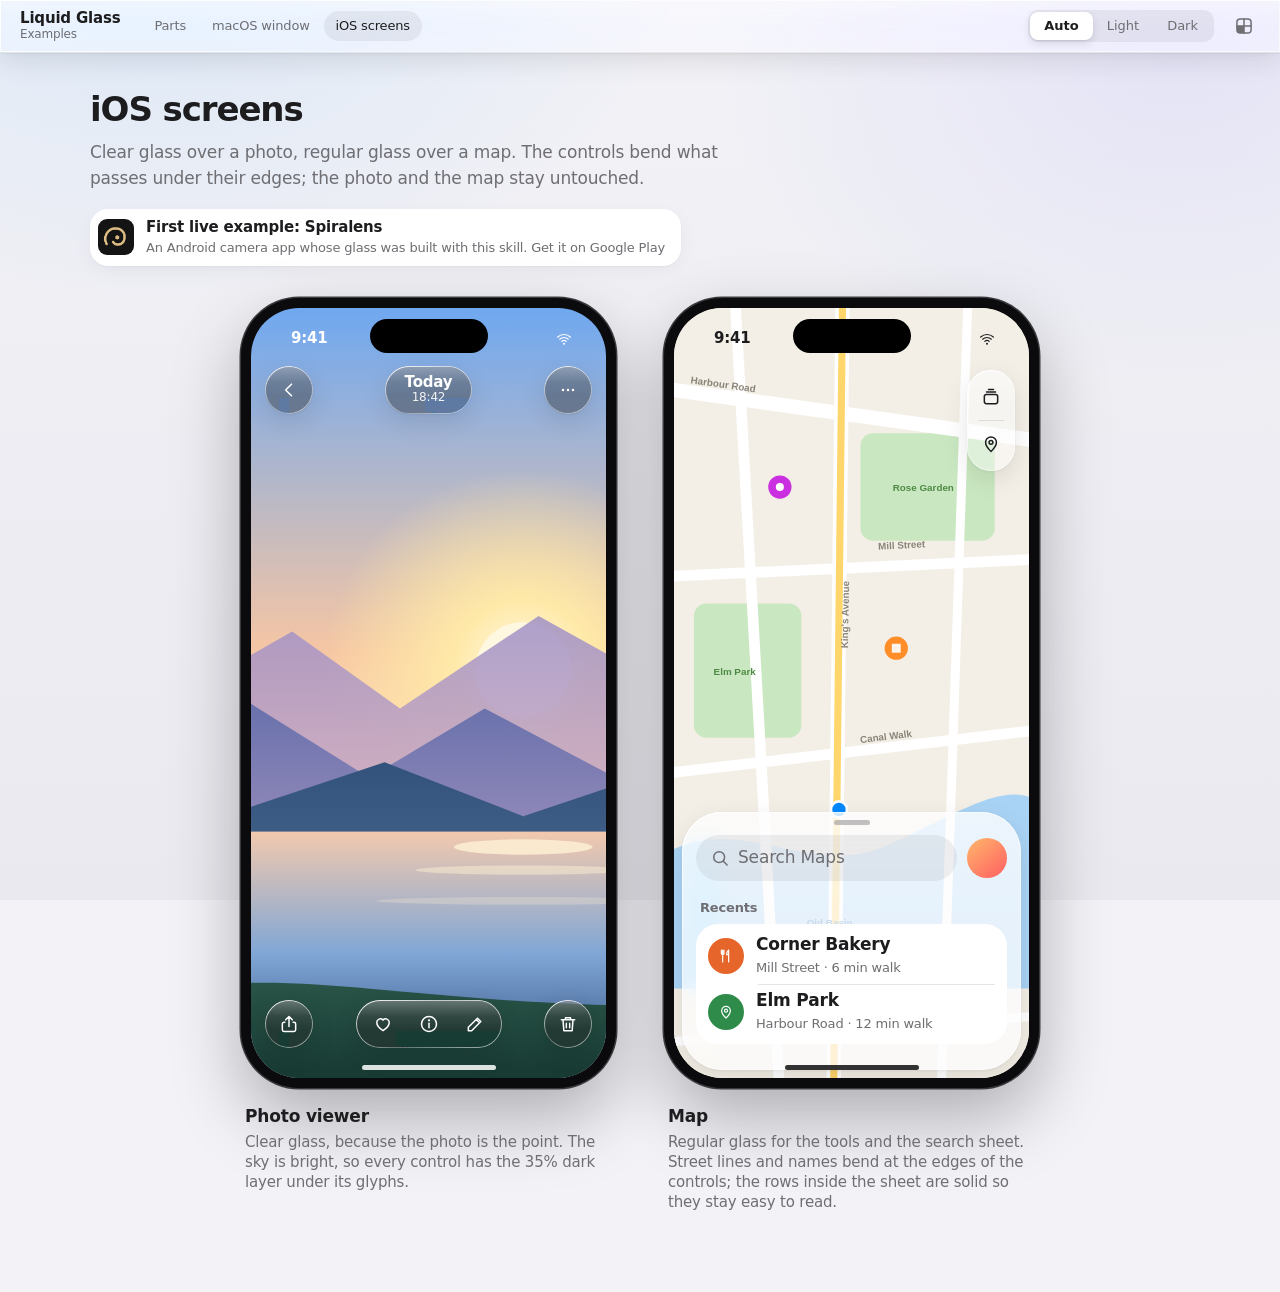
==== commit 8cf508b2: "Bend in Safari and Firefox too (mirror mode); link Spiralens from the demo Co-Authored-By: Claude Op" ====
--- a/examples/ios-screens.html
+++ b/examples/ios-screens.html
@@ -129,6 +129,10 @@
     <h1>iOS screens</h1>
     <p>Clear glass over a photo, regular glass over a map. The controls bend what passes under their edges;
       the photo and the map stay untouched.</p>
+    <a class="live-app" href="https://play.google.com/store/apps/details?id=com.owlapp.spiralens" target="_blank" rel="noopener">
+      <img src="screenshots/spiralens/icon.png" width="36" height="36" alt="">
+      <span><strong>First live example: Spiralens</strong><span>An Android camera app whose glass was built with this skill. Get it on Google Play</span></span>
+    </a>
   </section>
 
   <div class="phones">
--- a/assets/tokens.css
+++ b/assets/tokens.css
@@ -311,6 +311,26 @@
 /* Text-heavy glass (menus, popovers, sheets, sidebars) keeps the full tint even
    while bending: the bend still shows at the rim, and the words stay legible. */
 .glass.glass-text.is-refracting { background-color: var(--glass); }
+
+/* Mirror mode (refraction.js in Safari and Firefox): the script puts a bent
+   copy of the source inside the glass and moves the glass fill onto a tint
+   layer above it. Both sit under the labels, the sheen and the rim. */
+.lg-refract-mirror,
+.lg-refract-tint {
+  position: absolute;
+  inset: 0;
+  z-index: -1;
+  overflow: hidden;
+  border-radius: inherit;
+  pointer-events: none;
+}
+.lg-refract-bend { position: absolute; inset: 0; }
+.lg-refract-tint { background-color: var(--glass-refract); }
+.glass-clear > .lg-refract-tint { background-color: rgba(255, 255, 255, 0.10); }
+.glass-text > .lg-refract-tint { background-color: var(--glass); }
+.glass-dim > .lg-refract-tint {
+  background-image: linear-gradient(rgba(0, 0, 0, 0.35), rgba(0, 0, 0, 0.35));
+}
 .glass-clear.is-refracting { background-color: rgba(255, 255, 255, 0.10); }
 
 /* Clear variant: only over photos or video. Pair with .glass-dim when the
--- a/examples/assets/examples.css
+++ b/examples/assets/examples.css
@@ -157,3 +157,23 @@
   .segmented button { padding: 5px 10px; }
 }
 
+
+/* --- link to the first app that ships this glass ------------------------- */
+.live-app {
+  display: inline-flex;
+  align-items: center;
+  gap: 12px;
+  margin-top: 18px;
+  padding: 8px 16px 8px 8px;
+  border-radius: var(--r-card);
+  background: var(--surface);
+  box-shadow: var(--card-shadow);
+  color: var(--label);
+  text-decoration: none;
+  transition: box-shadow var(--dur-normal) var(--ease-out), transform var(--dur-fast) var(--ease-out);
+}
+.live-app:hover { box-shadow: var(--card-shadow-h); }
+.live-app:active { transform: scale(0.98); }
+.live-app img { border-radius: 9px; flex: none; }
+.live-app strong { display: block; font-size: var(--t-subhead); font-weight: 600; }
+.live-app > span > span { display: block; font-size: var(--t-footnote); color: var(--label-2); }
